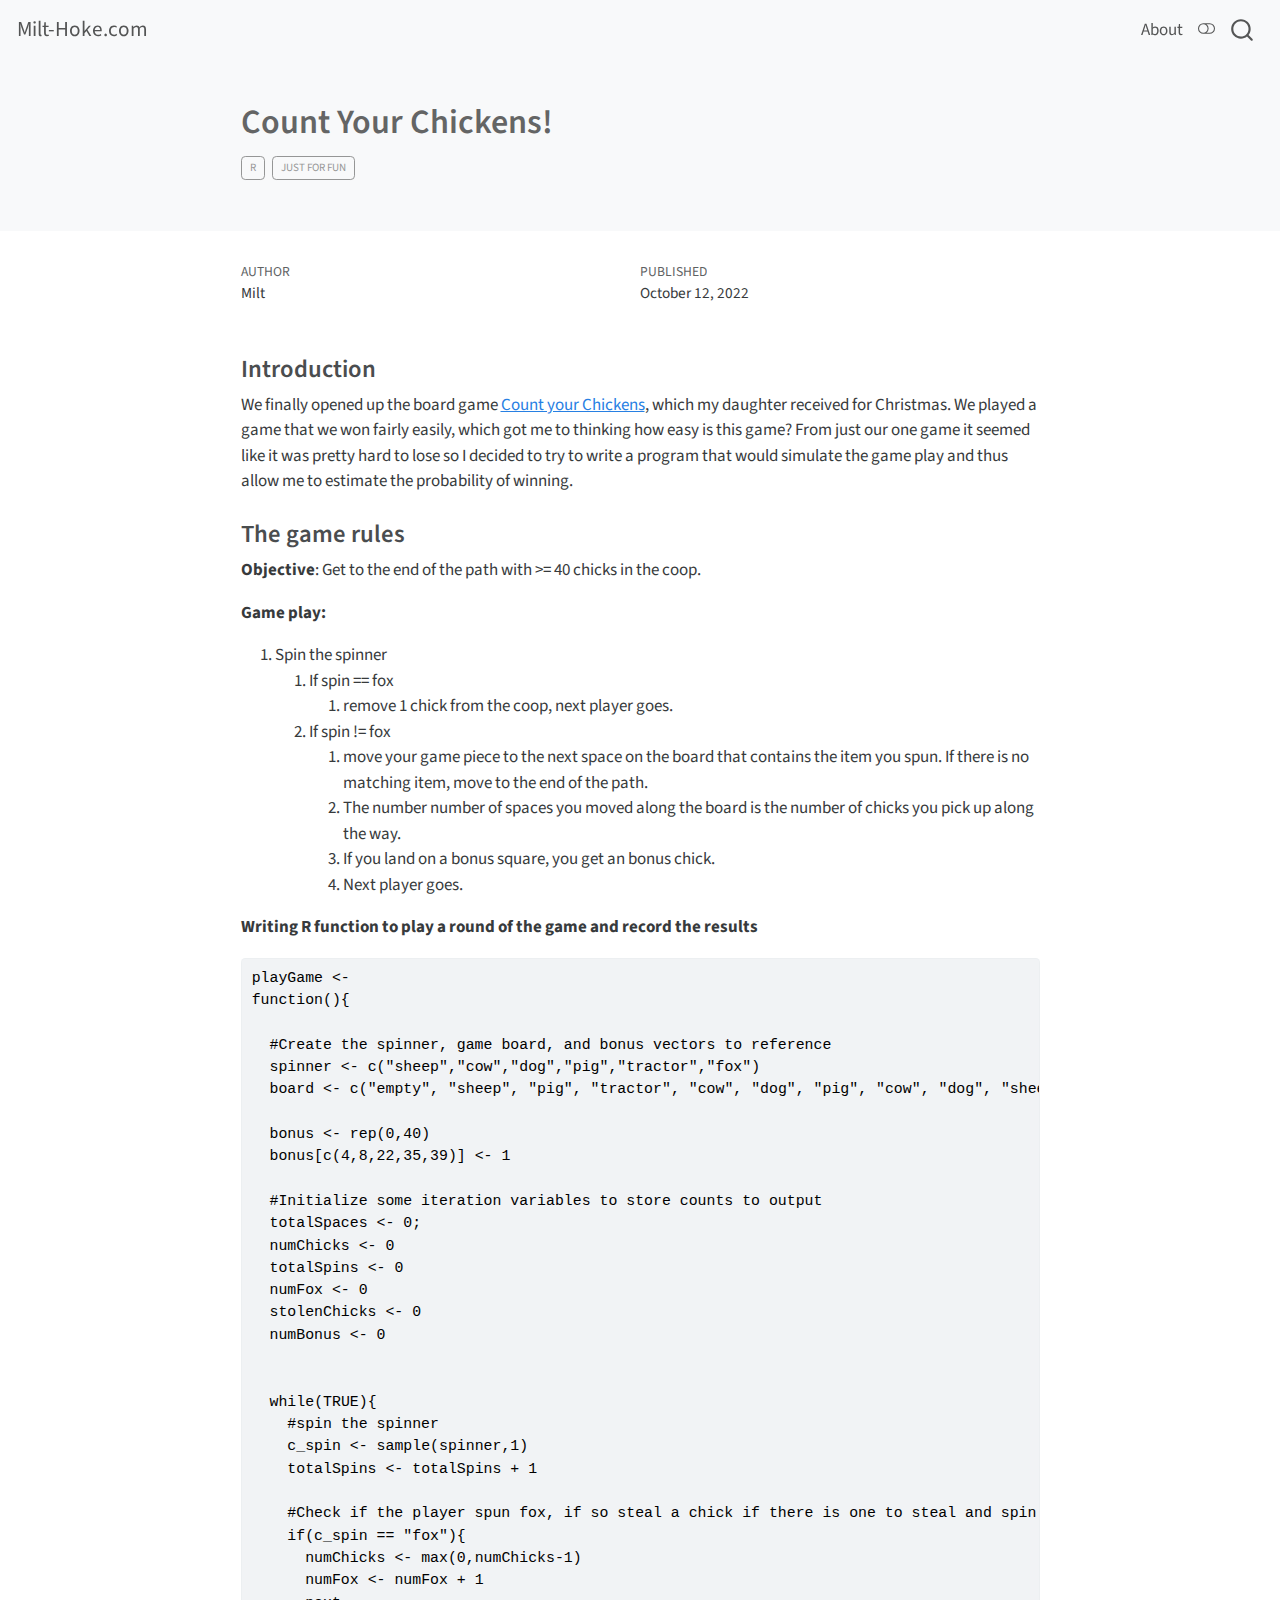
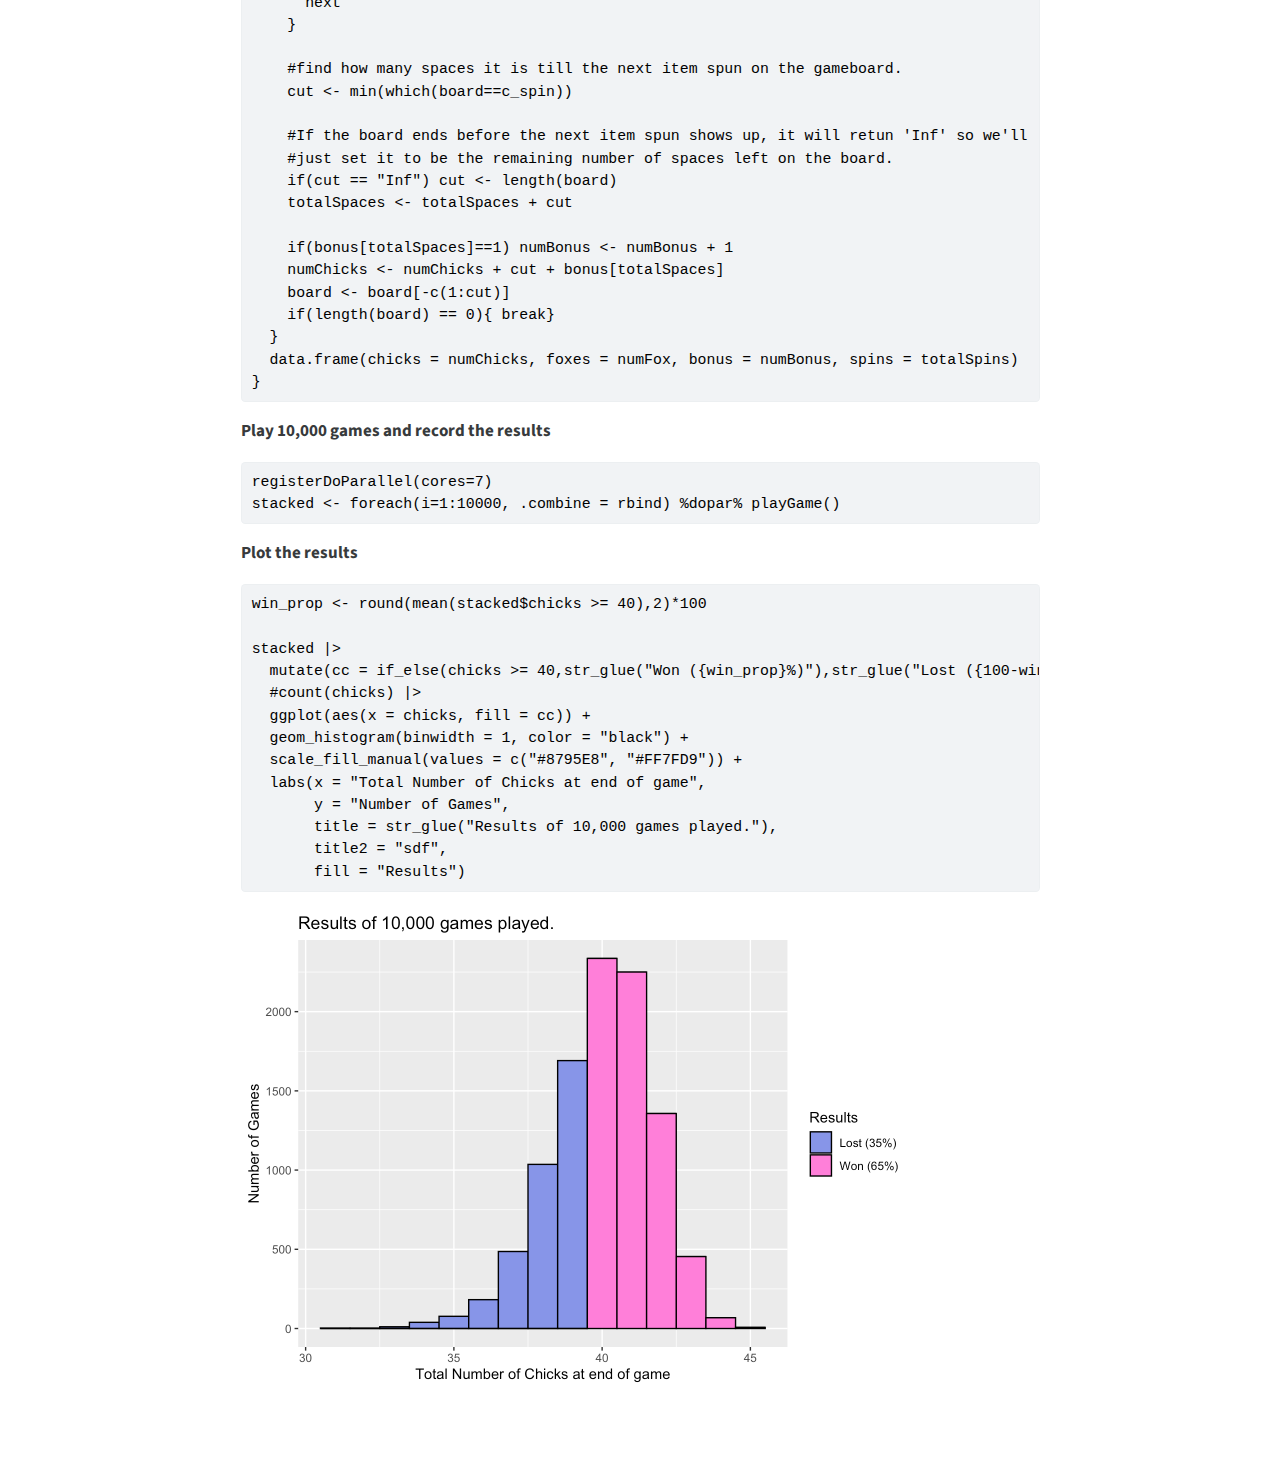
==== docs/posts/R_CountChickens/index.html @ ee913211 "init" ====
<!DOCTYPE html>
<html xmlns="http://www.w3.org/1999/xhtml" lang="en" xml:lang="en"><head>

<meta charset="utf-8">
<meta name="generator" content="quarto-1.3.433">

<meta name="viewport" content="width=device-width, initial-scale=1.0, user-scalable=yes">

<meta name="author" content="Milt">
<meta name="dcterms.date" content="2022-10-12">

<title>Milt-Hoke.com - Count Your Chickens!</title>
<style>
code{white-space: pre-wrap;}
span.smallcaps{font-variant: small-caps;}
div.columns{display: flex; gap: min(4vw, 1.5em);}
div.column{flex: auto; overflow-x: auto;}
div.hanging-indent{margin-left: 1.5em; text-indent: -1.5em;}
ul.task-list{list-style: none;}
ul.task-list li input[type="checkbox"] {
  width: 0.8em;
  margin: 0 0.8em 0.2em -1em; /* quarto-specific, see https://github.com/quarto-dev/quarto-cli/issues/4556 */ 
  vertical-align: middle;
}
/* CSS for syntax highlighting */
pre > code.sourceCode { white-space: pre; position: relative; }
pre > code.sourceCode > span { display: inline-block; line-height: 1.25; }
pre > code.sourceCode > span:empty { height: 1.2em; }
.sourceCode { overflow: visible; }
code.sourceCode > span { color: inherit; text-decoration: inherit; }
div.sourceCode { margin: 1em 0; }
pre.sourceCode { margin: 0; }
@media screen {
div.sourceCode { overflow: auto; }
}
@media print {
pre > code.sourceCode { white-space: pre-wrap; }
pre > code.sourceCode > span { text-indent: -5em; padding-left: 5em; }
}
pre.numberSource code
  { counter-reset: source-line 0; }
pre.numberSource code > span
  { position: relative; left: -4em; counter-increment: source-line; }
pre.numberSource code > span > a:first-child::before
  { content: counter(source-line);
    position: relative; left: -1em; text-align: right; vertical-align: baseline;
    border: none; display: inline-block;
    -webkit-touch-callout: none; -webkit-user-select: none;
    -khtml-user-select: none; -moz-user-select: none;
    -ms-user-select: none; user-select: none;
    padding: 0 4px; width: 4em;
  }
pre.numberSource { margin-left: 3em;  padding-left: 4px; }
div.sourceCode
  {   }
@media screen {
pre > code.sourceCode > span > a:first-child::before { text-decoration: underline; }
}
</style>


<script src="../../site_libs/quarto-nav/quarto-nav.js"></script>
<script src="../../site_libs/quarto-nav/headroom.min.js"></script>
<script src="../../site_libs/clipboard/clipboard.min.js"></script>
<script src="../../site_libs/quarto-search/autocomplete.umd.js"></script>
<script src="../../site_libs/quarto-search/fuse.min.js"></script>
<script src="../../site_libs/quarto-search/quarto-search.js"></script>
<meta name="quarto:offset" content="../../">
<script src="../../site_libs/quarto-html/quarto.js"></script>
<script src="../../site_libs/quarto-html/popper.min.js"></script>
<script src="../../site_libs/quarto-html/tippy.umd.min.js"></script>
<script src="../../site_libs/quarto-html/anchor.min.js"></script>
<link href="../../site_libs/quarto-html/tippy.css" rel="stylesheet">
<script src="../../site_libs/bootstrap/bootstrap.min.js"></script>
<link href="../../site_libs/bootstrap/bootstrap-icons.css" rel="stylesheet">
<link href="../../site_libs/bootstrap/bootstrap.min.css" rel="stylesheet" class="quarto-color-scheme" id="quarto-bootstrap" data-mode="light">
<link href="../../site_libs/bootstrap/bootstrap-dark.min.css" rel="prefetch" class="quarto-color-scheme quarto-color-alternate" id="quarto-bootstrap" data-mode="dark">
<script id="quarto-search-options" type="application/json">{
  "location": "navbar",
  "copy-button": false,
  "collapse-after": 3,
  "panel-placement": "end",
  "type": "overlay",
  "limit": 20,
  "language": {
    "search-no-results-text": "No results",
    "search-matching-documents-text": "matching documents",
    "search-copy-link-title": "Copy link to search",
    "search-hide-matches-text": "Hide additional matches",
    "search-more-match-text": "more match in this document",
    "search-more-matches-text": "more matches in this document",
    "search-clear-button-title": "Clear",
    "search-detached-cancel-button-title": "Cancel",
    "search-submit-button-title": "Submit",
    "search-label": "Search"
  }
}</script>


<link rel="stylesheet" href="../../styles.css">
</head>

<body class="nav-fixed fullcontent">

<div id="quarto-search-results"></div>
  <header id="quarto-header" class="headroom fixed-top">
    <nav class="navbar navbar-expand-lg navbar-dark ">
      <div class="navbar-container container-fluid">
      <div class="navbar-brand-container">
    <a class="navbar-brand" href="../../index.html">
    <span class="navbar-title">Milt-Hoke.com</span>
    </a>
  </div>
            <div id="quarto-search" class="" title="Search"></div>
          <button class="navbar-toggler" type="button" data-bs-toggle="collapse" data-bs-target="#navbarCollapse" aria-controls="navbarCollapse" aria-expanded="false" aria-label="Toggle navigation" onclick="if (window.quartoToggleHeadroom) { window.quartoToggleHeadroom(); }">
  <span class="navbar-toggler-icon"></span>
</button>
          <div class="collapse navbar-collapse" id="navbarCollapse">
            <ul class="navbar-nav navbar-nav-scroll ms-auto">
  <li class="nav-item">
    <a class="nav-link" href="../../about.html" rel="" target="">
 <span class="menu-text">About</span></a>
  </li>  
</ul>
            <div class="quarto-navbar-tools">
  <a href="" class="quarto-color-scheme-toggle quarto-navigation-tool  px-1" onclick="window.quartoToggleColorScheme(); return false;" title="Toggle dark mode"><i class="bi"></i></a>
</div>
          </div> <!-- /navcollapse -->
      </div> <!-- /container-fluid -->
    </nav>
</header>
<!-- content -->
<header id="title-block-header" class="quarto-title-block default page-columns page-full">
  <div class="quarto-title-banner page-columns page-full">
    <div class="quarto-title column-body">
      <h1 class="title">Count Your Chickens!</h1>
                                <div class="quarto-categories">
                <div class="quarto-category">R</div>
                <div class="quarto-category">Just for Fun</div>
              </div>
                  </div>
  </div>
    
  
  <div class="quarto-title-meta">

      <div>
      <div class="quarto-title-meta-heading">Author</div>
      <div class="quarto-title-meta-contents">
               <p>Milt </p>
            </div>
    </div>
      
      <div>
      <div class="quarto-title-meta-heading">Published</div>
      <div class="quarto-title-meta-contents">
        <p class="date">October 12, 2022</p>
      </div>
    </div>
    
      
    </div>
    
  
  </header><div id="quarto-content" class="quarto-container page-columns page-rows-contents page-layout-article page-navbar">
<!-- sidebar -->
<!-- margin-sidebar -->
    
<!-- main -->
<main class="content quarto-banner-title-block" id="quarto-document-content">




<section id="introduction" class="level3">
<h3 class="anchored" data-anchor-id="introduction">Introduction</h3>
<p>We finally opened up the board game <a href="https://www.mindware.orientaltrading.com/count-your-chickens-a2-GM108.fltr?keyword=count+your+chickens">Count your Chickens</a>, which my daughter received for Christmas. We played a game that we won fairly easily, which got me to thinking how easy is this game? From just our one game it seemed like it was pretty hard to lose so I decided to try to write a program that would simulate the game play and thus allow me to estimate the probability of winning.</p>
</section>
<section id="the-game-rules" class="level3">
<h3 class="anchored" data-anchor-id="the-game-rules">The game rules</h3>
<p><strong>Objective</strong>: Get to the end of the path with &gt;= 40 chicks in the coop.</p>
<p><strong>Game play:</strong></p>
<ol type="1">
<li>Spin the spinner
<ol type="1">
<li>If spin == fox
<ol type="1">
<li>remove 1 chick from the coop, next player goes.</li>
</ol></li>
<li>If spin != fox
<ol type="1">
<li>move your game piece to the next space on the board that contains the item you spun. If there is no matching item, move to the end of the path.</li>
<li>The number number of spaces you moved along the board is the number of chicks you pick up along the way.</li>
<li>If you land on a bonus square, you get an bonus chick.</li>
<li>Next player goes.</li>
</ol></li>
</ol></li>
</ol>
<p><strong>Writing R function to play a round of the game and record the results</strong></p>
<div class="cell">
<div class="sourceCode cell-code" id="cb1"><pre class="sourceCode r code-with-copy"><code class="sourceCode r"><span id="cb1-1"><a href="#cb1-1" aria-hidden="true" tabindex="-1"></a>playGame <span class="ot">&lt;-</span></span>
<span id="cb1-2"><a href="#cb1-2" aria-hidden="true" tabindex="-1"></a><span class="cf">function</span>(){</span>
<span id="cb1-3"><a href="#cb1-3" aria-hidden="true" tabindex="-1"></a> </span>
<span id="cb1-4"><a href="#cb1-4" aria-hidden="true" tabindex="-1"></a>  <span class="co">#Create the spinner, game board, and bonus vectors to reference</span></span>
<span id="cb1-5"><a href="#cb1-5" aria-hidden="true" tabindex="-1"></a>  spinner <span class="ot">&lt;-</span> <span class="fu">c</span>(<span class="st">"sheep"</span>,<span class="st">"cow"</span>,<span class="st">"dog"</span>,<span class="st">"pig"</span>,<span class="st">"tractor"</span>,<span class="st">"fox"</span>)</span>
<span id="cb1-6"><a href="#cb1-6" aria-hidden="true" tabindex="-1"></a>  board <span class="ot">&lt;-</span> <span class="fu">c</span>(<span class="st">"empty"</span>, <span class="st">"sheep"</span>, <span class="st">"pig"</span>, <span class="st">"tractor"</span>, <span class="st">"cow"</span>, <span class="st">"dog"</span>, <span class="st">"pig"</span>, <span class="st">"cow"</span>, <span class="st">"dog"</span>, <span class="st">"sheep"</span>, <span class="st">"tractor"</span>,<span class="st">"empty"</span>, <span class="st">"cow"</span>, <span class="st">"pig"</span>,<span class="st">"empty"</span>,<span class="st">"empty"</span>,<span class="st">"empty"</span>,<span class="st">"tractor"</span>, <span class="st">"empty"</span>, <span class="st">"tractor"</span>, <span class="st">"dog"</span>, <span class="st">"sheep"</span>,<span class="st">"cow"</span>, <span class="st">"dog"</span>, <span class="st">"pig"</span>, <span class="st">"tractor"</span>, <span class="st">"empty"</span>, <span class="st">"sheep"</span>, <span class="st">"cow"</span>, <span class="st">"empty"</span>,<span class="st">"empty"</span>, <span class="st">"tractor"</span>, <span class="st">"pig"</span>,<span class="st">"sheep"</span>, <span class="st">"dog"</span>, <span class="st">"empty"</span>, <span class="st">"sheep"</span>, <span class="st">"cow"</span>, <span class="st">"pig"</span>, <span class="st">"end"</span>)</span>
<span id="cb1-7"><a href="#cb1-7" aria-hidden="true" tabindex="-1"></a></span>
<span id="cb1-8"><a href="#cb1-8" aria-hidden="true" tabindex="-1"></a>  bonus <span class="ot">&lt;-</span> <span class="fu">rep</span>(<span class="dv">0</span>,<span class="dv">40</span>)</span>
<span id="cb1-9"><a href="#cb1-9" aria-hidden="true" tabindex="-1"></a>  bonus[<span class="fu">c</span>(<span class="dv">4</span>,<span class="dv">8</span>,<span class="dv">22</span>,<span class="dv">35</span>,<span class="dv">39</span>)] <span class="ot">&lt;-</span> <span class="dv">1</span></span>
<span id="cb1-10"><a href="#cb1-10" aria-hidden="true" tabindex="-1"></a></span>
<span id="cb1-11"><a href="#cb1-11" aria-hidden="true" tabindex="-1"></a>  <span class="co">#Initialize some iteration variables to store counts to output</span></span>
<span id="cb1-12"><a href="#cb1-12" aria-hidden="true" tabindex="-1"></a>  totalSpaces <span class="ot">&lt;-</span> <span class="dv">0</span>;</span>
<span id="cb1-13"><a href="#cb1-13" aria-hidden="true" tabindex="-1"></a>  numChicks <span class="ot">&lt;-</span> <span class="dv">0</span></span>
<span id="cb1-14"><a href="#cb1-14" aria-hidden="true" tabindex="-1"></a>  totalSpins <span class="ot">&lt;-</span> <span class="dv">0</span></span>
<span id="cb1-15"><a href="#cb1-15" aria-hidden="true" tabindex="-1"></a>  numFox <span class="ot">&lt;-</span> <span class="dv">0</span></span>
<span id="cb1-16"><a href="#cb1-16" aria-hidden="true" tabindex="-1"></a>  stolenChicks <span class="ot">&lt;-</span> <span class="dv">0</span></span>
<span id="cb1-17"><a href="#cb1-17" aria-hidden="true" tabindex="-1"></a>  numBonus <span class="ot">&lt;-</span> <span class="dv">0</span></span>
<span id="cb1-18"><a href="#cb1-18" aria-hidden="true" tabindex="-1"></a></span>
<span id="cb1-19"><a href="#cb1-19" aria-hidden="true" tabindex="-1"></a></span>
<span id="cb1-20"><a href="#cb1-20" aria-hidden="true" tabindex="-1"></a>  <span class="cf">while</span>(<span class="cn">TRUE</span>){</span>
<span id="cb1-21"><a href="#cb1-21" aria-hidden="true" tabindex="-1"></a>    <span class="co">#spin the spinner</span></span>
<span id="cb1-22"><a href="#cb1-22" aria-hidden="true" tabindex="-1"></a>    c_spin <span class="ot">&lt;-</span> <span class="fu">sample</span>(spinner,<span class="dv">1</span>)</span>
<span id="cb1-23"><a href="#cb1-23" aria-hidden="true" tabindex="-1"></a>    totalSpins <span class="ot">&lt;-</span> totalSpins <span class="sc">+</span> <span class="dv">1</span></span>
<span id="cb1-24"><a href="#cb1-24" aria-hidden="true" tabindex="-1"></a> </span>
<span id="cb1-25"><a href="#cb1-25" aria-hidden="true" tabindex="-1"></a>    <span class="co">#Check if the player spun fox, if so steal a chick if there is one to steal and spin again.</span></span>
<span id="cb1-26"><a href="#cb1-26" aria-hidden="true" tabindex="-1"></a>    <span class="cf">if</span>(c_spin <span class="sc">==</span> <span class="st">"fox"</span>){</span>
<span id="cb1-27"><a href="#cb1-27" aria-hidden="true" tabindex="-1"></a>      numChicks <span class="ot">&lt;-</span> <span class="fu">max</span>(<span class="dv">0</span>,numChicks<span class="dv">-1</span>)</span>
<span id="cb1-28"><a href="#cb1-28" aria-hidden="true" tabindex="-1"></a>      numFox <span class="ot">&lt;-</span> numFox <span class="sc">+</span> <span class="dv">1</span></span>
<span id="cb1-29"><a href="#cb1-29" aria-hidden="true" tabindex="-1"></a>      <span class="cf">next</span></span>
<span id="cb1-30"><a href="#cb1-30" aria-hidden="true" tabindex="-1"></a>    }</span>
<span id="cb1-31"><a href="#cb1-31" aria-hidden="true" tabindex="-1"></a>   </span>
<span id="cb1-32"><a href="#cb1-32" aria-hidden="true" tabindex="-1"></a>    <span class="co">#find how many spaces it is till the next item spun on the gameboard.</span></span>
<span id="cb1-33"><a href="#cb1-33" aria-hidden="true" tabindex="-1"></a>    cut <span class="ot">&lt;-</span> <span class="fu">min</span>(<span class="fu">which</span>(board<span class="sc">==</span>c_spin))</span>
<span id="cb1-34"><a href="#cb1-34" aria-hidden="true" tabindex="-1"></a> </span>
<span id="cb1-35"><a href="#cb1-35" aria-hidden="true" tabindex="-1"></a>    <span class="co">#If the board ends before the next item spun shows up, it will retun 'Inf' so we'll</span></span>
<span id="cb1-36"><a href="#cb1-36" aria-hidden="true" tabindex="-1"></a>    <span class="co">#just set it to be the remaining number of spaces left on the board.</span></span>
<span id="cb1-37"><a href="#cb1-37" aria-hidden="true" tabindex="-1"></a>    <span class="cf">if</span>(cut <span class="sc">==</span> <span class="st">"Inf"</span>) cut <span class="ot">&lt;-</span> <span class="fu">length</span>(board)</span>
<span id="cb1-38"><a href="#cb1-38" aria-hidden="true" tabindex="-1"></a>    totalSpaces <span class="ot">&lt;-</span> totalSpaces <span class="sc">+</span> cut</span>
<span id="cb1-39"><a href="#cb1-39" aria-hidden="true" tabindex="-1"></a> </span>
<span id="cb1-40"><a href="#cb1-40" aria-hidden="true" tabindex="-1"></a>    <span class="cf">if</span>(bonus[totalSpaces]<span class="sc">==</span><span class="dv">1</span>) numBonus <span class="ot">&lt;-</span> numBonus <span class="sc">+</span> <span class="dv">1</span></span>
<span id="cb1-41"><a href="#cb1-41" aria-hidden="true" tabindex="-1"></a>    numChicks <span class="ot">&lt;-</span> numChicks <span class="sc">+</span> cut <span class="sc">+</span> bonus[totalSpaces]</span>
<span id="cb1-42"><a href="#cb1-42" aria-hidden="true" tabindex="-1"></a>    board <span class="ot">&lt;-</span> board[<span class="sc">-</span><span class="fu">c</span>(<span class="dv">1</span><span class="sc">:</span>cut)]</span>
<span id="cb1-43"><a href="#cb1-43" aria-hidden="true" tabindex="-1"></a>    <span class="cf">if</span>(<span class="fu">length</span>(board) <span class="sc">==</span> <span class="dv">0</span>){ <span class="cf">break</span>}</span>
<span id="cb1-44"><a href="#cb1-44" aria-hidden="true" tabindex="-1"></a>  }</span>
<span id="cb1-45"><a href="#cb1-45" aria-hidden="true" tabindex="-1"></a>  <span class="fu">data.frame</span>(<span class="at">chicks =</span> numChicks, <span class="at">foxes =</span> numFox, <span class="at">bonus =</span> numBonus, <span class="at">spins =</span> totalSpins)</span>
<span id="cb1-46"><a href="#cb1-46" aria-hidden="true" tabindex="-1"></a>}</span></code><button title="Copy to Clipboard" class="code-copy-button"><i class="bi"></i></button></pre></div>
</div>
<p><strong>Play 10,000 games and record the results</strong></p>
<div class="cell">
<div class="sourceCode cell-code" id="cb2"><pre class="sourceCode r code-with-copy"><code class="sourceCode r"><span id="cb2-1"><a href="#cb2-1" aria-hidden="true" tabindex="-1"></a><span class="fu">registerDoParallel</span>(<span class="at">cores=</span><span class="dv">7</span>)</span>
<span id="cb2-2"><a href="#cb2-2" aria-hidden="true" tabindex="-1"></a>stacked <span class="ot">&lt;-</span> <span class="fu">foreach</span>(<span class="at">i=</span><span class="dv">1</span><span class="sc">:</span><span class="dv">10000</span>, <span class="at">.combine =</span> rbind) <span class="sc">%dopar%</span> <span class="fu">playGame</span>()</span></code><button title="Copy to Clipboard" class="code-copy-button"><i class="bi"></i></button></pre></div>
</div>
<p><strong>Plot the results</strong></p>
<div class="cell">
<div class="sourceCode cell-code" id="cb3"><pre class="sourceCode r code-with-copy"><code class="sourceCode r"><span id="cb3-1"><a href="#cb3-1" aria-hidden="true" tabindex="-1"></a>win_prop <span class="ot">&lt;-</span> <span class="fu">round</span>(<span class="fu">mean</span>(stacked<span class="sc">$</span>chicks <span class="sc">&gt;=</span> <span class="dv">40</span>),<span class="dv">2</span>)<span class="sc">*</span><span class="dv">100</span></span>
<span id="cb3-2"><a href="#cb3-2" aria-hidden="true" tabindex="-1"></a></span>
<span id="cb3-3"><a href="#cb3-3" aria-hidden="true" tabindex="-1"></a>stacked <span class="sc">|&gt;</span></span>
<span id="cb3-4"><a href="#cb3-4" aria-hidden="true" tabindex="-1"></a>  <span class="fu">mutate</span>(<span class="at">cc =</span> <span class="fu">if_else</span>(chicks <span class="sc">&gt;=</span> <span class="dv">40</span>,<span class="fu">str_glue</span>(<span class="st">"Won ({win_prop}%)"</span>),<span class="fu">str_glue</span>(<span class="st">"Lost ({100-win_prop}%)"</span>))) <span class="sc">|&gt;</span></span>
<span id="cb3-5"><a href="#cb3-5" aria-hidden="true" tabindex="-1"></a>  <span class="co">#count(chicks) |&gt;</span></span>
<span id="cb3-6"><a href="#cb3-6" aria-hidden="true" tabindex="-1"></a>  <span class="fu">ggplot</span>(<span class="fu">aes</span>(<span class="at">x =</span> chicks, <span class="at">fill =</span> cc)) <span class="sc">+</span></span>
<span id="cb3-7"><a href="#cb3-7" aria-hidden="true" tabindex="-1"></a>  <span class="fu">geom_histogram</span>(<span class="at">binwidth =</span> <span class="dv">1</span>, <span class="at">color =</span> <span class="st">"black"</span>) <span class="sc">+</span></span>
<span id="cb3-8"><a href="#cb3-8" aria-hidden="true" tabindex="-1"></a>  <span class="fu">scale_fill_manual</span>(<span class="at">values =</span> <span class="fu">c</span>(<span class="st">"#8795E8"</span>, <span class="st">"#FF7FD9"</span>)) <span class="sc">+</span></span>
<span id="cb3-9"><a href="#cb3-9" aria-hidden="true" tabindex="-1"></a>  <span class="fu">labs</span>(<span class="at">x =</span> <span class="st">"Total Number of Chicks at end of game"</span>,</span>
<span id="cb3-10"><a href="#cb3-10" aria-hidden="true" tabindex="-1"></a>       <span class="at">y =</span> <span class="st">"Number of Games"</span>,</span>
<span id="cb3-11"><a href="#cb3-11" aria-hidden="true" tabindex="-1"></a>       <span class="at">title =</span> <span class="fu">str_glue</span>(<span class="st">"Results of 10,000 games played."</span>),</span>
<span id="cb3-12"><a href="#cb3-12" aria-hidden="true" tabindex="-1"></a>       <span class="at">title2 =</span> <span class="st">"sdf"</span>,</span>
<span id="cb3-13"><a href="#cb3-13" aria-hidden="true" tabindex="-1"></a>       <span class="at">fill =</span> <span class="st">"Results"</span>)</span></code><button title="Copy to Clipboard" class="code-copy-button"><i class="bi"></i></button></pre></div>
<div class="cell-output-display">
<p><img src="index_files/figure-html/unnamed-chunk-3-1.png" class="img-fluid" width="672"></p>
</div>
</div>


</section>

</main> <!-- /main -->
<script id="quarto-html-after-body" type="application/javascript">
window.document.addEventListener("DOMContentLoaded", function (event) {
  const toggleBodyColorMode = (bsSheetEl) => {
    const mode = bsSheetEl.getAttribute("data-mode");
    const bodyEl = window.document.querySelector("body");
    if (mode === "dark") {
      bodyEl.classList.add("quarto-dark");
      bodyEl.classList.remove("quarto-light");
    } else {
      bodyEl.classList.add("quarto-light");
      bodyEl.classList.remove("quarto-dark");
    }
  }
  const toggleBodyColorPrimary = () => {
    const bsSheetEl = window.document.querySelector("link#quarto-bootstrap");
    if (bsSheetEl) {
      toggleBodyColorMode(bsSheetEl);
    }
  }
  toggleBodyColorPrimary();  
  const disableStylesheet = (stylesheets) => {
    for (let i=0; i < stylesheets.length; i++) {
      const stylesheet = stylesheets[i];
      stylesheet.rel = 'prefetch';
    }
  }
  const enableStylesheet = (stylesheets) => {
    for (let i=0; i < stylesheets.length; i++) {
      const stylesheet = stylesheets[i];
      stylesheet.rel = 'stylesheet';
    }
  }
  const manageTransitions = (selector, allowTransitions) => {
    const els = window.document.querySelectorAll(selector);
    for (let i=0; i < els.length; i++) {
      const el = els[i];
      if (allowTransitions) {
        el.classList.remove('notransition');
      } else {
        el.classList.add('notransition');
      }
    }
  }
  const toggleColorMode = (alternate) => {
    // Switch the stylesheets
    const alternateStylesheets = window.document.querySelectorAll('link.quarto-color-scheme.quarto-color-alternate');
    manageTransitions('#quarto-margin-sidebar .nav-link', false);
    if (alternate) {
      enableStylesheet(alternateStylesheets);
      for (const sheetNode of alternateStylesheets) {
        if (sheetNode.id === "quarto-bootstrap") {
          toggleBodyColorMode(sheetNode);
        }
      }
    } else {
      disableStylesheet(alternateStylesheets);
      toggleBodyColorPrimary();
    }
    manageTransitions('#quarto-margin-sidebar .nav-link', true);
    // Switch the toggles
    const toggles = window.document.querySelectorAll('.quarto-color-scheme-toggle');
    for (let i=0; i < toggles.length; i++) {
      const toggle = toggles[i];
      if (toggle) {
        if (alternate) {
          toggle.classList.add("alternate");     
        } else {
          toggle.classList.remove("alternate");
        }
      }
    }
    // Hack to workaround the fact that safari doesn't
    // properly recolor the scrollbar when toggling (#1455)
    if (navigator.userAgent.indexOf('Safari') > 0 && navigator.userAgent.indexOf('Chrome') == -1) {
      manageTransitions("body", false);
      window.scrollTo(0, 1);
      setTimeout(() => {
        window.scrollTo(0, 0);
        manageTransitions("body", true);
      }, 40);  
    }
  }
  const isFileUrl = () => { 
    return window.location.protocol === 'file:';
  }
  const hasAlternateSentinel = () => {  
    let styleSentinel = getColorSchemeSentinel();
    if (styleSentinel !== null) {
      return styleSentinel === "alternate";
    } else {
      return false;
    }
  }
  const setStyleSentinel = (alternate) => {
    const value = alternate ? "alternate" : "default";
    if (!isFileUrl()) {
      window.localStorage.setItem("quarto-color-scheme", value);
    } else {
      localAlternateSentinel = value;
    }
  }
  const getColorSchemeSentinel = () => {
    if (!isFileUrl()) {
      const storageValue = window.localStorage.getItem("quarto-color-scheme");
      return storageValue != null ? storageValue : localAlternateSentinel;
    } else {
      return localAlternateSentinel;
    }
  }
  let localAlternateSentinel = 'default';
  // Dark / light mode switch
  window.quartoToggleColorScheme = () => {
    // Read the current dark / light value 
    let toAlternate = !hasAlternateSentinel();
    toggleColorMode(toAlternate);
    setStyleSentinel(toAlternate);
  };
  // Ensure there is a toggle, if there isn't float one in the top right
  if (window.document.querySelector('.quarto-color-scheme-toggle') === null) {
    const a = window.document.createElement('a');
    a.classList.add('top-right');
    a.classList.add('quarto-color-scheme-toggle');
    a.href = "";
    a.onclick = function() { try { window.quartoToggleColorScheme(); } catch {} return false; };
    const i = window.document.createElement("i");
    i.classList.add('bi');
    a.appendChild(i);
    window.document.body.appendChild(a);
  }
  // Switch to dark mode if need be
  if (hasAlternateSentinel()) {
    toggleColorMode(true);
  } else {
    toggleColorMode(false);
  }
  const icon = "";
  const anchorJS = new window.AnchorJS();
  anchorJS.options = {
    placement: 'right',
    icon: icon
  };
  anchorJS.add('.anchored');
  const isCodeAnnotation = (el) => {
    for (const clz of el.classList) {
      if (clz.startsWith('code-annotation-')) {                     
        return true;
      }
    }
    return false;
  }
  const clipboard = new window.ClipboardJS('.code-copy-button', {
    text: function(trigger) {
      const codeEl = trigger.previousElementSibling.cloneNode(true);
      for (const childEl of codeEl.children) {
        if (isCodeAnnotation(childEl)) {
          childEl.remove();
        }
      }
      return codeEl.innerText;
    }
  });
  clipboard.on('success', function(e) {
    // button target
    const button = e.trigger;
    // don't keep focus
    button.blur();
    // flash "checked"
    button.classList.add('code-copy-button-checked');
    var currentTitle = button.getAttribute("title");
    button.setAttribute("title", "Copied!");
    let tooltip;
    if (window.bootstrap) {
      button.setAttribute("data-bs-toggle", "tooltip");
      button.setAttribute("data-bs-placement", "left");
      button.setAttribute("data-bs-title", "Copied!");
      tooltip = new bootstrap.Tooltip(button, 
        { trigger: "manual", 
          customClass: "code-copy-button-tooltip",
          offset: [0, -8]});
      tooltip.show();    
    }
    setTimeout(function() {
      if (tooltip) {
        tooltip.hide();
        button.removeAttribute("data-bs-title");
        button.removeAttribute("data-bs-toggle");
        button.removeAttribute("data-bs-placement");
      }
      button.setAttribute("title", currentTitle);
      button.classList.remove('code-copy-button-checked');
    }, 1000);
    // clear code selection
    e.clearSelection();
  });
  function tippyHover(el, contentFn) {
    const config = {
      allowHTML: true,
      content: contentFn,
      maxWidth: 500,
      delay: 100,
      arrow: false,
      appendTo: function(el) {
          return el.parentElement;
      },
      interactive: true,
      interactiveBorder: 10,
      theme: 'quarto',
      placement: 'bottom-start'
    };
    window.tippy(el, config); 
  }
  const noterefs = window.document.querySelectorAll('a[role="doc-noteref"]');
  for (var i=0; i<noterefs.length; i++) {
    const ref = noterefs[i];
    tippyHover(ref, function() {
      // use id or data attribute instead here
      let href = ref.getAttribute('data-footnote-href') || ref.getAttribute('href');
      try { href = new URL(href).hash; } catch {}
      const id = href.replace(/^#\/?/, "");
      const note = window.document.getElementById(id);
      return note.innerHTML;
    });
  }
      let selectedAnnoteEl;
      const selectorForAnnotation = ( cell, annotation) => {
        let cellAttr = 'data-code-cell="' + cell + '"';
        let lineAttr = 'data-code-annotation="' +  annotation + '"';
        const selector = 'span[' + cellAttr + '][' + lineAttr + ']';
        return selector;
      }
      const selectCodeLines = (annoteEl) => {
        const doc = window.document;
        const targetCell = annoteEl.getAttribute("data-target-cell");
        const targetAnnotation = annoteEl.getAttribute("data-target-annotation");
        const annoteSpan = window.document.querySelector(selectorForAnnotation(targetCell, targetAnnotation));
        const lines = annoteSpan.getAttribute("data-code-lines").split(",");
        const lineIds = lines.map((line) => {
          return targetCell + "-" + line;
        })
        let top = null;
        let height = null;
        let parent = null;
        if (lineIds.length > 0) {
            //compute the position of the single el (top and bottom and make a div)
            const el = window.document.getElementById(lineIds[0]);
            top = el.offsetTop;
            height = el.offsetHeight;
            parent = el.parentElement.parentElement;
          if (lineIds.length > 1) {
            const lastEl = window.document.getElementById(lineIds[lineIds.length - 1]);
            const bottom = lastEl.offsetTop + lastEl.offsetHeight;
            height = bottom - top;
          }
          if (top !== null && height !== null && parent !== null) {
            // cook up a div (if necessary) and position it 
            let div = window.document.getElementById("code-annotation-line-highlight");
            if (div === null) {
              div = window.document.createElement("div");
              div.setAttribute("id", "code-annotation-line-highlight");
              div.style.position = 'absolute';
              parent.appendChild(div);
            }
            div.style.top = top - 2 + "px";
            div.style.height = height + 4 + "px";
            let gutterDiv = window.document.getElementById("code-annotation-line-highlight-gutter");
            if (gutterDiv === null) {
              gutterDiv = window.document.createElement("div");
              gutterDiv.setAttribute("id", "code-annotation-line-highlight-gutter");
              gutterDiv.style.position = 'absolute';
              const codeCell = window.document.getElementById(targetCell);
              const gutter = codeCell.querySelector('.code-annotation-gutter');
              gutter.appendChild(gutterDiv);
            }
            gutterDiv.style.top = top - 2 + "px";
            gutterDiv.style.height = height + 4 + "px";
          }
          selectedAnnoteEl = annoteEl;
        }
      };
      const unselectCodeLines = () => {
        const elementsIds = ["code-annotation-line-highlight", "code-annotation-line-highlight-gutter"];
        elementsIds.forEach((elId) => {
          const div = window.document.getElementById(elId);
          if (div) {
            div.remove();
          }
        });
        selectedAnnoteEl = undefined;
      };
      // Attach click handler to the DT
      const annoteDls = window.document.querySelectorAll('dt[data-target-cell]');
      for (const annoteDlNode of annoteDls) {
        annoteDlNode.addEventListener('click', (event) => {
          const clickedEl = event.target;
          if (clickedEl !== selectedAnnoteEl) {
            unselectCodeLines();
            const activeEl = window.document.querySelector('dt[data-target-cell].code-annotation-active');
            if (activeEl) {
              activeEl.classList.remove('code-annotation-active');
            }
            selectCodeLines(clickedEl);
            clickedEl.classList.add('code-annotation-active');
          } else {
            // Unselect the line
            unselectCodeLines();
            clickedEl.classList.remove('code-annotation-active');
          }
        });
      }
  const findCites = (el) => {
    const parentEl = el.parentElement;
    if (parentEl) {
      const cites = parentEl.dataset.cites;
      if (cites) {
        return {
          el,
          cites: cites.split(' ')
        };
      } else {
        return findCites(el.parentElement)
      }
    } else {
      return undefined;
    }
  };
  var bibliorefs = window.document.querySelectorAll('a[role="doc-biblioref"]');
  for (var i=0; i<bibliorefs.length; i++) {
    const ref = bibliorefs[i];
    const citeInfo = findCites(ref);
    if (citeInfo) {
      tippyHover(citeInfo.el, function() {
        var popup = window.document.createElement('div');
        citeInfo.cites.forEach(function(cite) {
          var citeDiv = window.document.createElement('div');
          citeDiv.classList.add('hanging-indent');
          citeDiv.classList.add('csl-entry');
          var biblioDiv = window.document.getElementById('ref-' + cite);
          if (biblioDiv) {
            citeDiv.innerHTML = biblioDiv.innerHTML;
          }
          popup.appendChild(citeDiv);
        });
        return popup.innerHTML;
      });
    }
  }
});
</script>
</div> <!-- /content -->



</body></html>
---- docs/site_libs/quarto-html/tippy.css ----
.tippy-box[data-animation=fade][data-state=hidden]{opacity:0}[data-tippy-root]{max-width:calc(100vw - 10px)}.tippy-box{position:relative;background-color:#333;color:#fff;border-radius:4px;font-size:14px;line-height:1.4;white-space:normal;outline:0;transition-property:transform,visibility,opacity}.tippy-box[data-placement^=top]>.tippy-arrow{bottom:0}.tippy-box[data-placement^=top]>.tippy-arrow:before{bottom:-7px;left:0;border-width:8px 8px 0;border-top-color:initial;transform-origin:center top}.tippy-box[data-placement^=bottom]>.tippy-arrow{top:0}.tippy-box[data-placement^=bottom]>.tippy-arrow:before{top:-7px;left:0;border-width:0 8px 8px;border-bottom-color:initial;transform-origin:center bottom}.tippy-box[data-placement^=left]>.tippy-arrow{right:0}.tippy-box[data-placement^=left]>.tippy-arrow:before{border-width:8px 0 8px 8px;border-left-color:initial;right:-7px;transform-origin:center left}.tippy-box[data-placement^=right]>.tippy-arrow{left:0}.tippy-box[data-placement^=right]>.tippy-arrow:before{left:-7px;border-width:8px 8px 8px 0;border-right-color:initial;transform-origin:center right}.tippy-box[data-inertia][data-state=visible]{transition-timing-function:cubic-bezier(.54,1.5,.38,1.11)}.tippy-arrow{width:16px;height:16px;color:#333}.tippy-arrow:before{content:"";position:absolute;border-color:transparent;border-style:solid}.tippy-content{position:relative;padding:5px 9px;z-index:1}
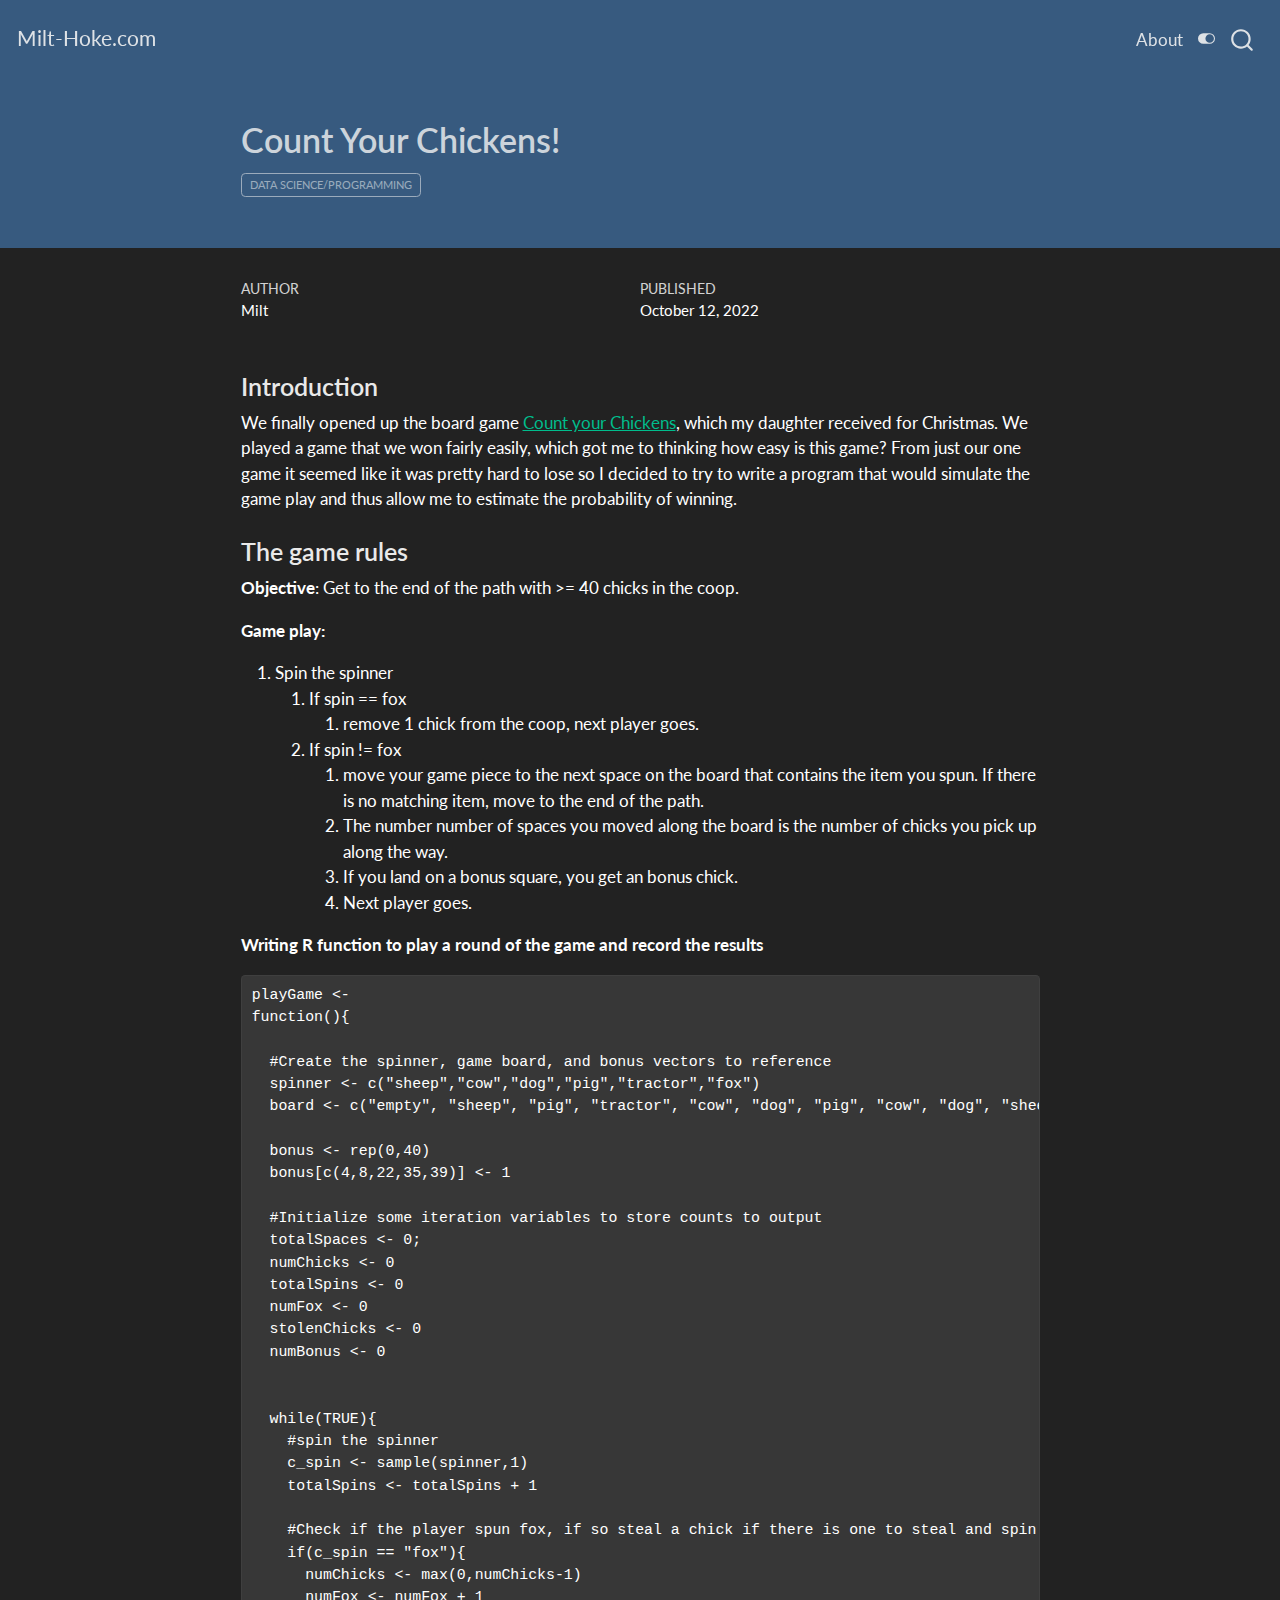
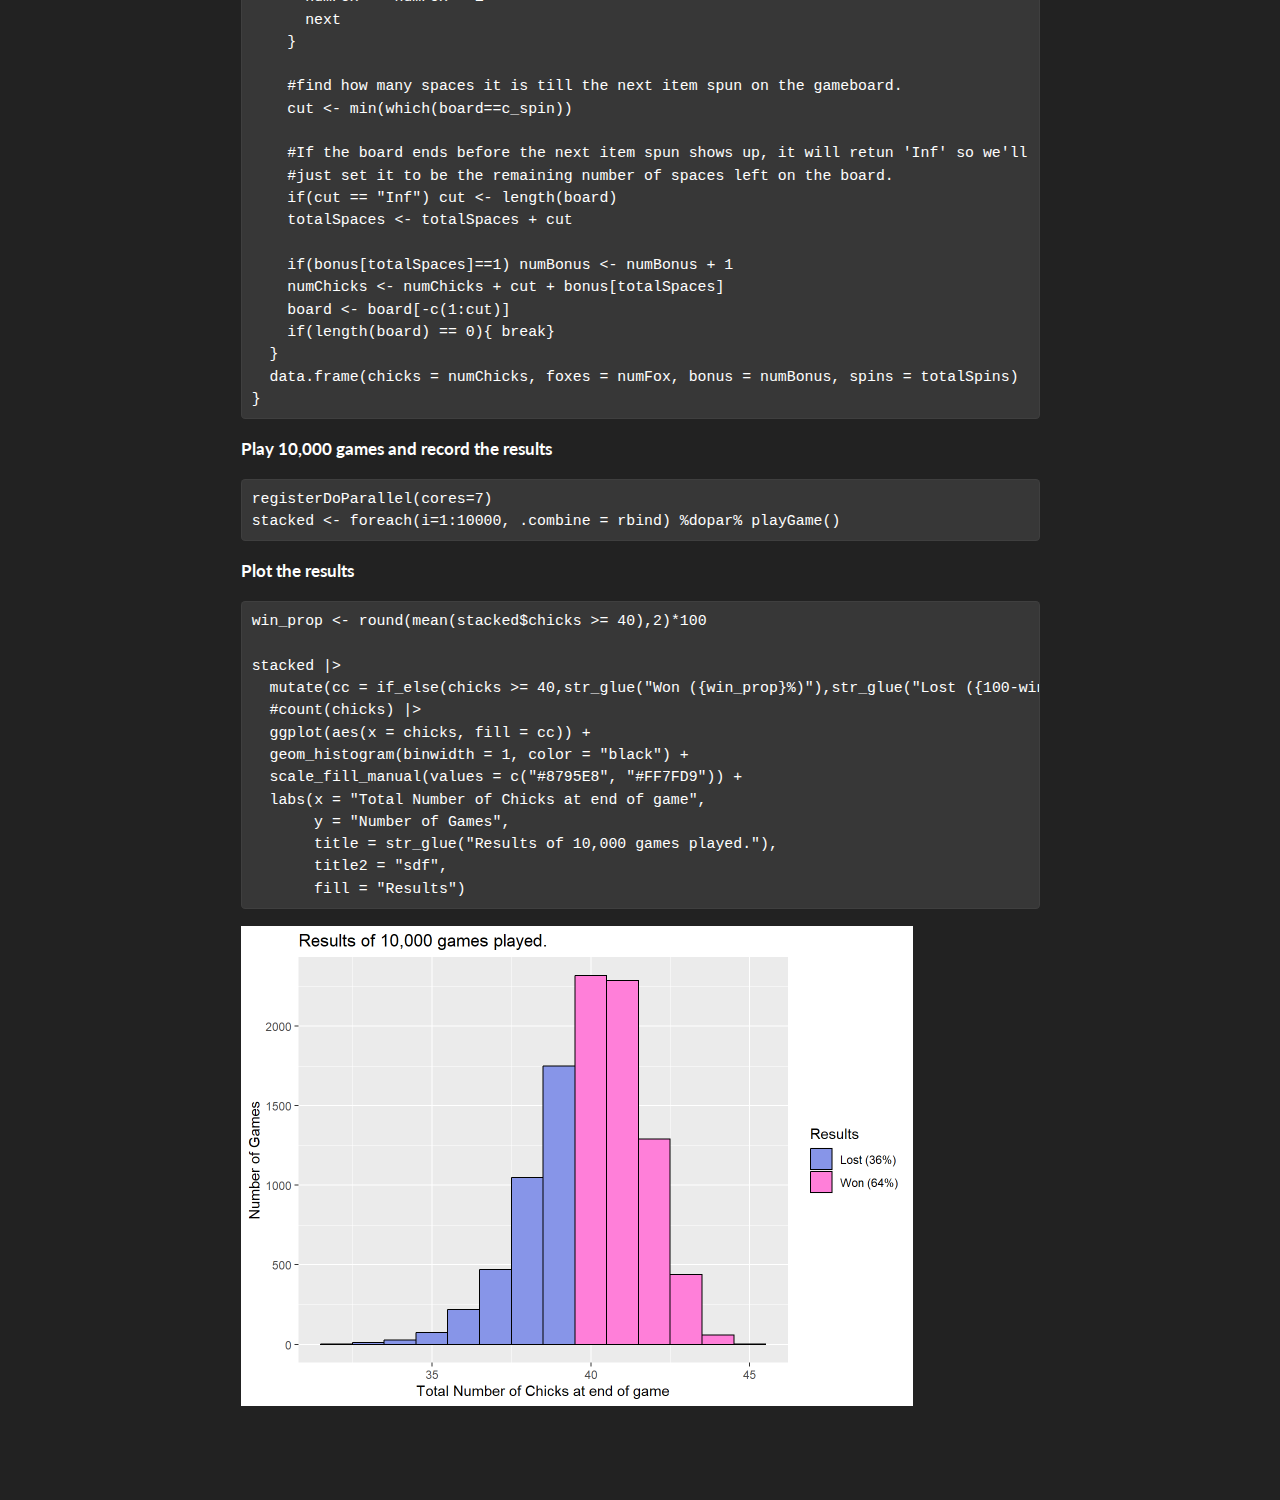
==== commit 25857cb1: "added renv" ====
--- a/docs/posts/R_CountChickens/index.html
+++ b/docs/posts/R_CountChickens/index.html
@@ -2,7 +2,7 @@
 <html xmlns="http://www.w3.org/1999/xhtml" lang="en" xml:lang="en"><head>
 
 <meta charset="utf-8">
-<meta name="generator" content="quarto-1.3.433">
+<meta name="generator" content="quarto-1.3.450">
 
 <meta name="viewport" content="width=device-width, initial-scale=1.0, user-scalable=yes">
 
@@ -74,7 +74,7 @@
 <script src="../../site_libs/bootstrap/bootstrap.min.js"></script>
 <link href="../../site_libs/bootstrap/bootstrap-icons.css" rel="stylesheet">
 <link href="../../site_libs/bootstrap/bootstrap.min.css" rel="stylesheet" class="quarto-color-scheme" id="quarto-bootstrap" data-mode="light">
-<link href="../../site_libs/bootstrap/bootstrap-dark.min.css" rel="prefetch" class="quarto-color-scheme quarto-color-alternate" id="quarto-bootstrap" data-mode="dark">
+<link href="../../site_libs/bootstrap/bootstrap-dark.min.css" rel="stylesheet" class="quarto-color-scheme quarto-color-alternate" id="quarto-bootstrap" data-mode="dark">
 <script id="quarto-search-options" type="application/json">{
   "location": "navbar",
   "copy-button": false,
@@ -135,8 +135,7 @@
     <div class="quarto-title column-body">
       <h1 class="title">Count Your Chickens!</h1>
                                 <div class="quarto-categories">
-                <div class="quarto-category">R</div>
-                <div class="quarto-category">Just for Fun</div>
+                <div class="quarto-category">Data Science/Programming</div>
               </div>
                   </div>
   </div>
@@ -383,7 +382,7 @@
       return localAlternateSentinel;
     }
   }
-  let localAlternateSentinel = 'default';
+  let localAlternateSentinel = 'alternate';
   // Dark / light mode switch
   window.quartoToggleColorScheme = () => {
     // Read the current dark / light value 
